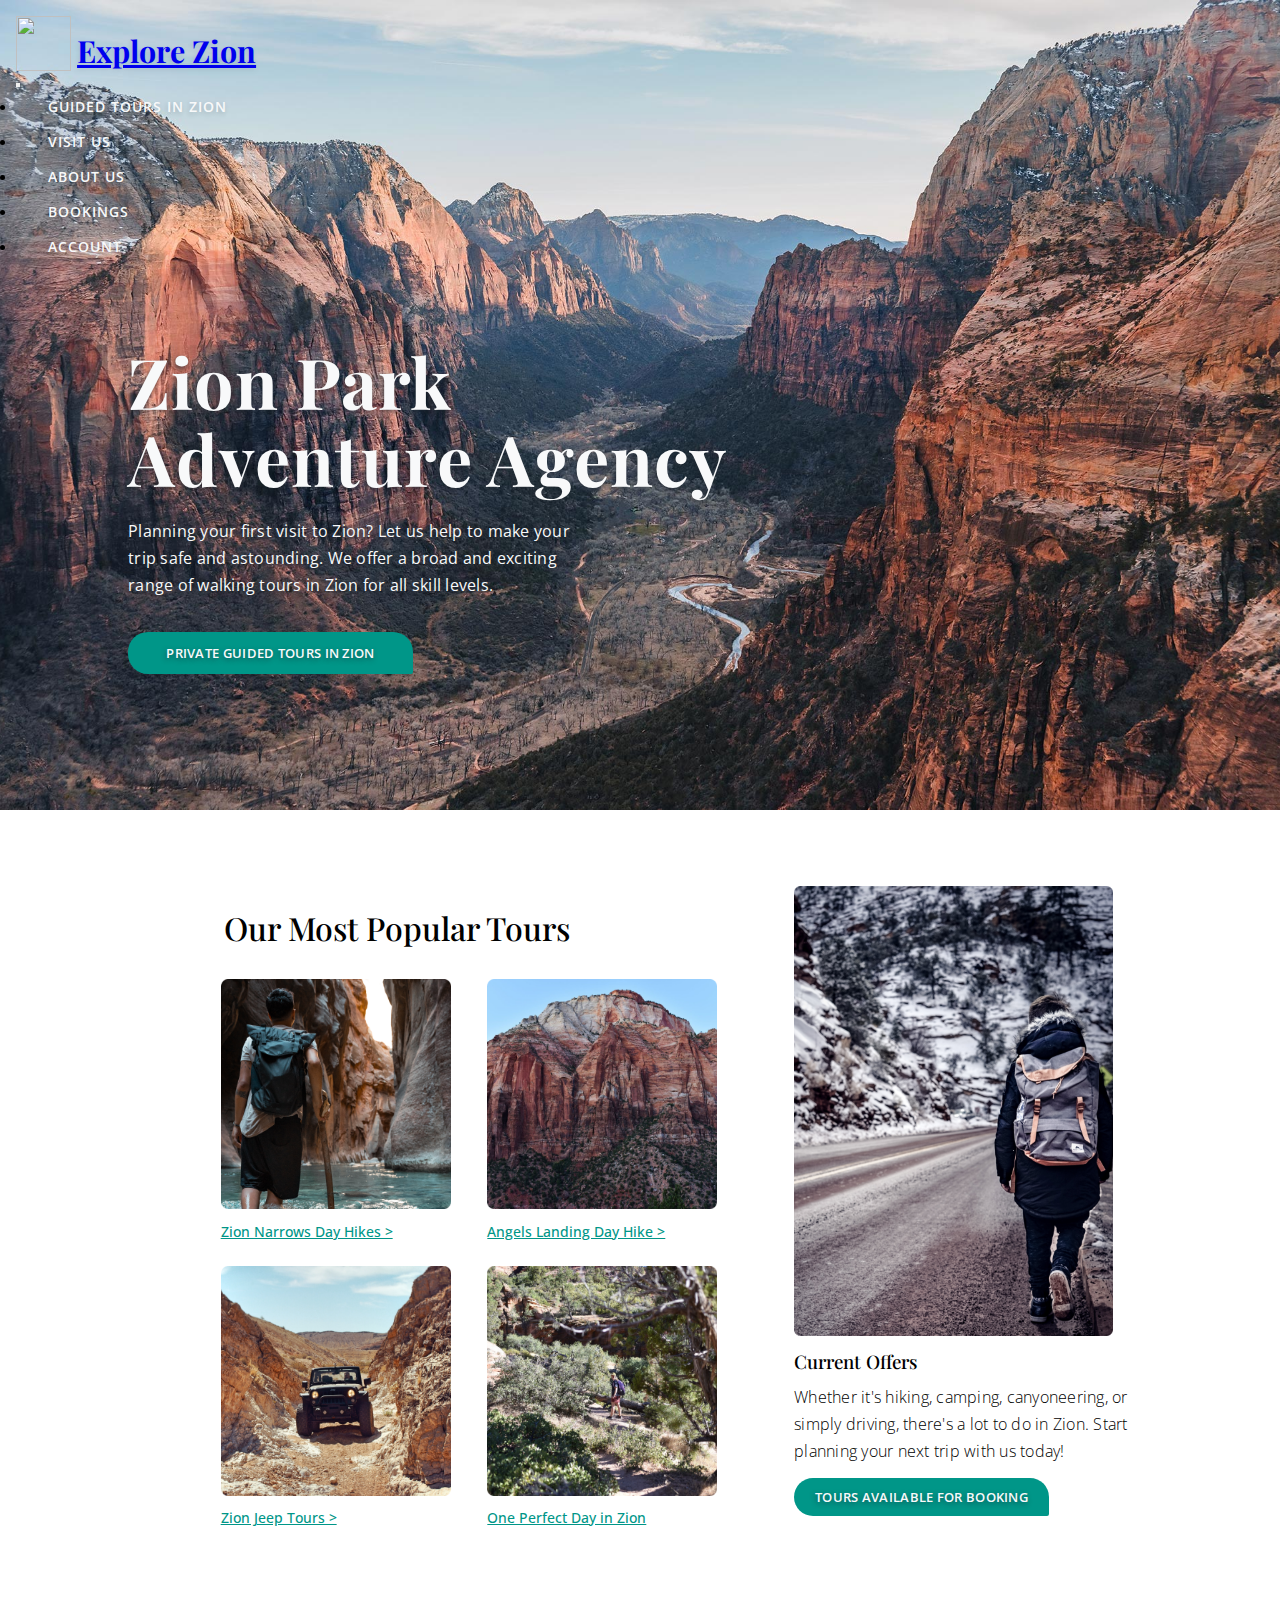
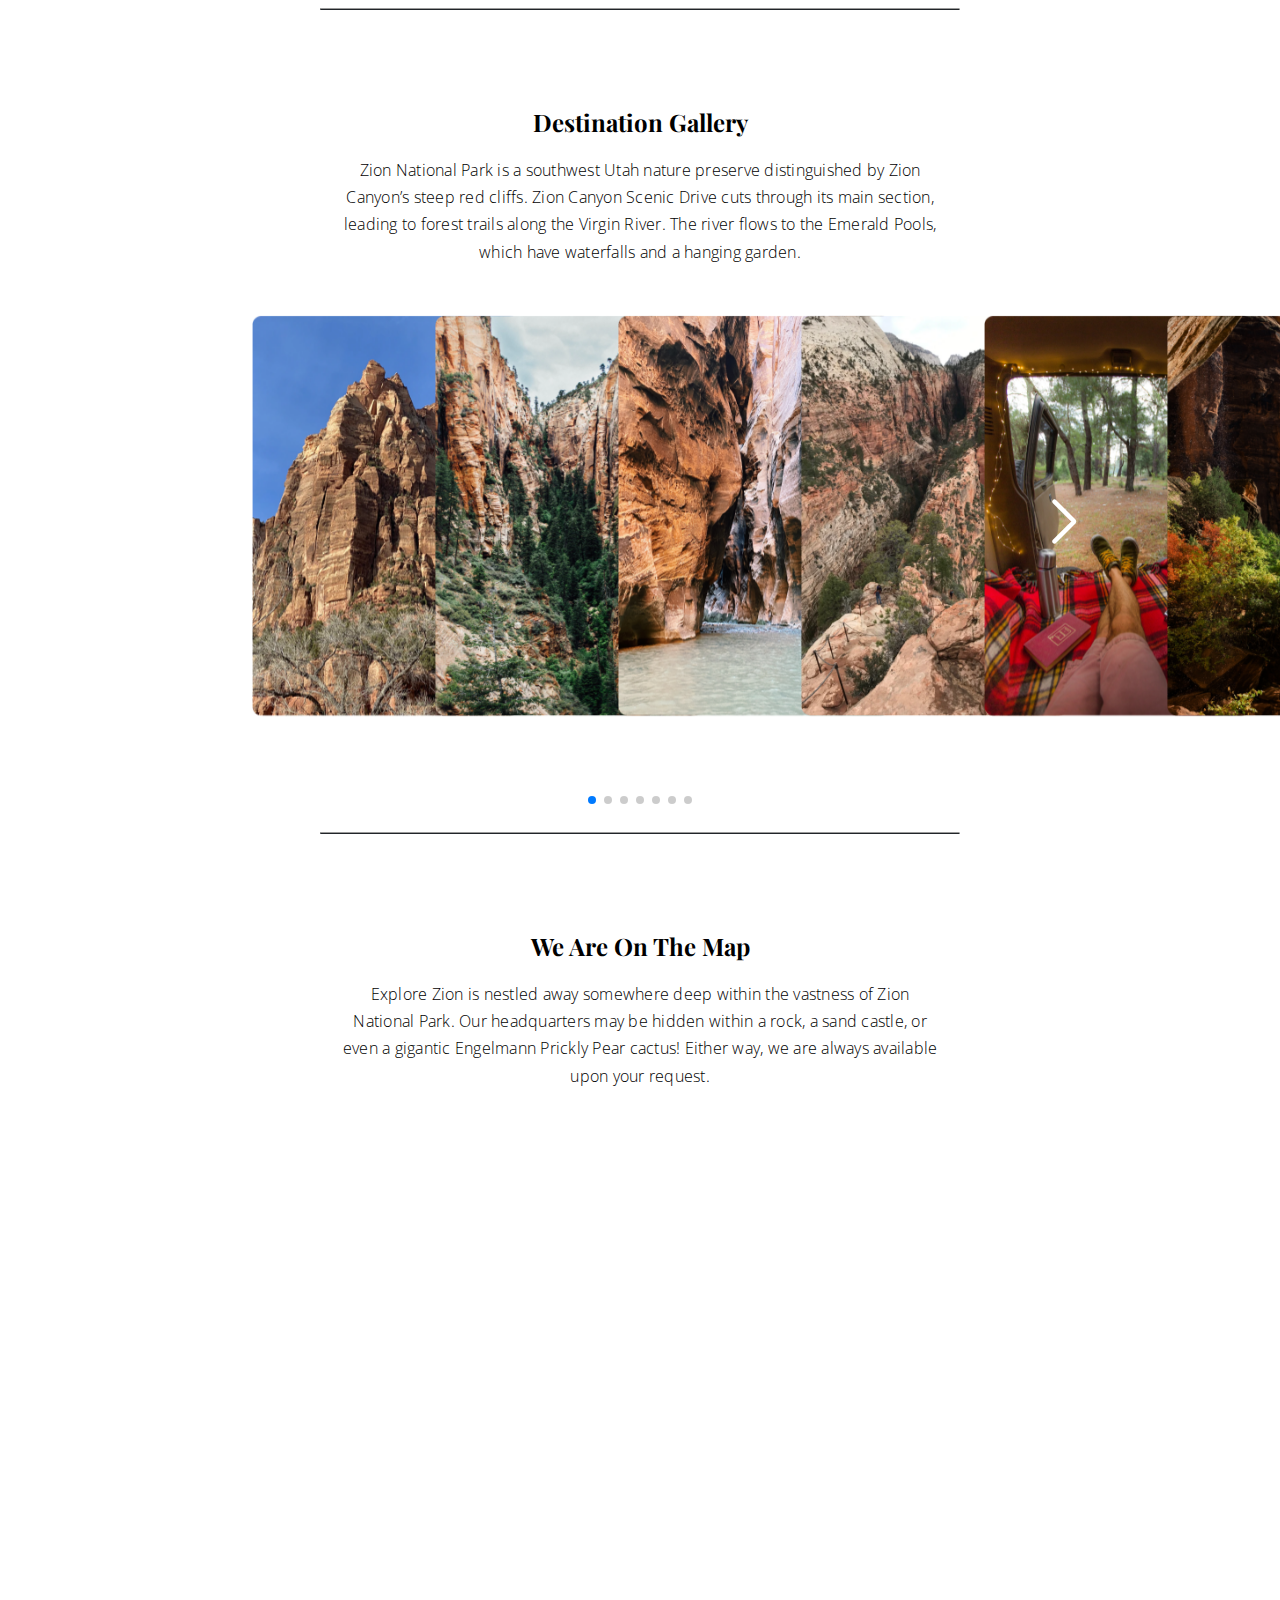
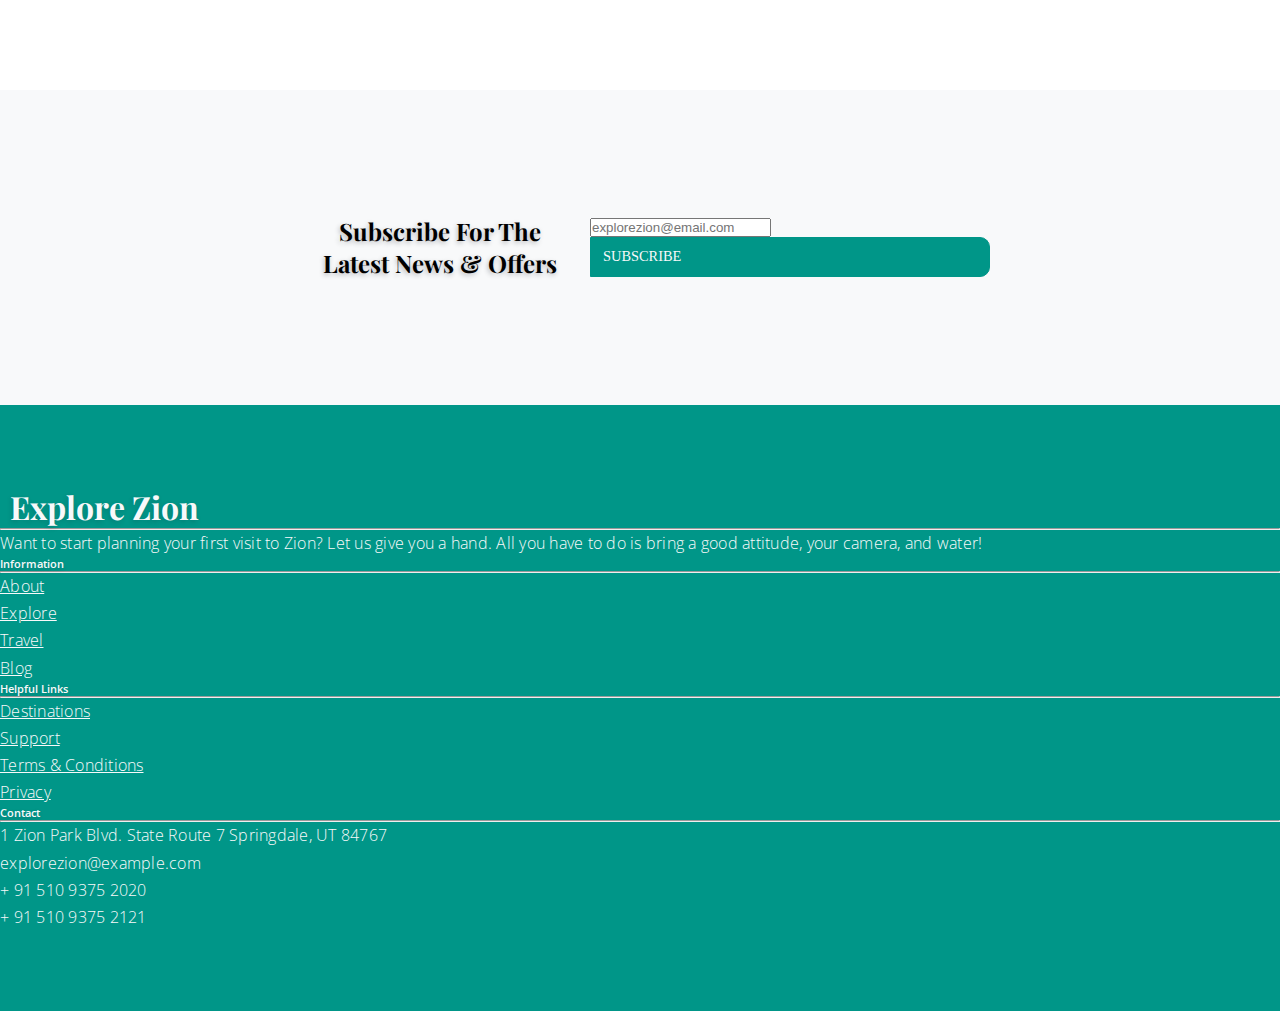
==== index.html @ 4522e4e6 "Jomaree's home page layout updates" ====
<!doctype html>
<html lang="en">
<head>
    <!-- Required meta tags -->
    <meta charset="utf-8">
    <meta name="viewport" content="width=device-width, initial-scale=1">
    <link rel="stylesheet" href="css/main-styles.css">
    <link rel="stylesheet" href="css/media-queries/mq.css">
    <link href="fontawesome-free-5.15.1-web/css/all.min.css" rel="stylesheet"><!--load all styles -->

    <!-- Lightbox -->
    <link href="css/lightbox.css" rel="stylesheet">

    <!-- Link Swiper's CSS -->
    <link rel="stylesheet" href="https://unpkg.com/swiper/swiper-bundle.min.css">

    <!-- Bootstrap CSS -->
    <link href="https://cdn.jsdelivr.net/npm/bootstrap@5.0.0-beta1/dist/css/bootstrap.min.css" rel="stylesheet" integrity="sha384-giJF6kkoqNQ00vy+HMDP7azOuL0xtbfIcaT9wjKHr8RbDVddVHyTfAAsrekwKmP1" crossorigin="anonymous">

    <!-- google fonts -->
    <link rel="preconnect" href="https://fonts.gstatic.com">
    <link href="https://fonts.googleapis.com/css2?family=Open+Sans:wght@300;400;600;700&family=Playfair+Display:wght@400;500;600;700;800&display=swap" rel="stylesheet">

    <title>Explore Zion</title>
</head>
<body>
<div class="container-fluid">

    <!--------------------------
      hero & navigation section
    ---------------------------->
    <header class="hero">
        <!-- navigation bar w/ bootstrap -->
        <nav class="navbar navbar-expand-lg navbar-dark">

            <!--  show this only on mobile to medium screens  -->
            <a class="navbar-brand" href="#">
                <img src="img/icons/main-logo.svg" width="30" height="30" class="p-d-inline-block align-top" alt="">
                <h2>Explore Zion</h2>
            </a>

            <button class="navbar-toggler " type="button" data-toggle="collapse" data-target="#navbarToggle" aria-controls="navbarToggle" aria-expanded="false" aria-label="Toggle navigation">
                <span class="navbar-toggler-icon"></span>
            </button>

            <!--  use flexbox utility classes to change how the child elements are justified  -->
            <div class="collapse navbar-collapse justify-content-between nav-link-container" id="navbarToggle">

                <!--   show this only lg screens and up   -->
                <span></span>

                <ul class="navbar-nav nav-links-middle">
                    <li class="nav-item guided-tours-link">
                        <a class="nav-link active" href="#">Guided Tours In Zion</a>
                    </li>
                    <li class="nav-item visit-us-link">
                        <a class="nav-link" href="#">Visit Us</a>
                    </li>
                    <li class="nav-item about-us-link">
                        <a class="nav-link" href="#">About Us</a>
                    </li>
                </ul>

                <ul class="navbar-nav nav-links-right">
                    <li class="nav-item bookings-link">
                        <a class="nav-link" href="#">Bookings
                        </a>
                    </li>
                    <li class="nav-item account-link">
                        <a class="nav-link" href="#">Account</a>
                    </li>
                </ul>
            </div>
        </nav>

        <!-- hero-content  -->
        <div class="hero-content">
            <h1 class="hero-title">
                Zion Park <br/>Adventure Agency
            </h1>
            <p class="hero-desc">
                Planning your first visit to Zion? Let us help to make your trip safe and astounding. We offer a broad and exciting range of walking tours in Zion for all skill levels.
            </p>
            <a href="#" target="_blank" class="hero-button">Private Guided Tours In Zion</a>
        </div>
    </header>

    <!----------------------------------
      main section - most popular tours
    ------------------------------------>
    <main class="main-content">
        <section class="popular-tour-container">

            <!-- left side -->
            <div class="box-left">
                <div class="popular-tour-title">
                    <h3>Our Most Popular Tours</h3>
                </div>

                <div class="tour-images-box">
                    <div class="tour-image-1 tour-images">
                        <a href="#">
                            <img src="img/home/tour-img-1.png" alt="Canyons tour" width="200px" height="200px">
                        </a>
                        <a href="#">
                            <h6 class="tour-heading">
                                Zion Narrows Day Hikes >
                            </h6>
                        </a>
                    </div>

                    <div class="tour-image-2 tour-images">
                        <a href="#">
                            <img src="img/home/tour-img-2.png" alt="Mountain tours" width="200px" height="200px">
                        </a>
                        <a href="#">
                            <h6 class="tour-heading">
                                Angels Landing Day Hike >
                            </h6>
                        </a>
                    </div>

                    <div class="tour-image-3 tour-images">
                        <a href="">
                            <img src="img/home/tour-img-3.png" alt="Jeep tours" width="200px" height="200px">
                        </a>
                        <a href="#">
                            <h6 class="tour-heading">
                                Zion Jeep Tours >
                            </h6>
                        </a>
                    </div>

                    <div class="tour-image-4 tour-images">
                        <a href="">
                            <img src="img/home/tour-img-4.png" alt="Hike tours" width="200px" height="200px">
                        </a>
                        <a href="#">
                            <h6 class="tour-heading">
                                One Perfect Day in Zion
                            </h6>
                        </a>
                    </div>

                </div>
            </div>

            <!-- right-side -->
            <div class="box-right">
                <div class="current-offer-img">
                    <img src="img/home/tour-img-5.png" alt="" width="" height="300px">
                </div>

                <div class="box-right-content">
                    <div class="current-offer-title">
                        <h3>Current Offers</h3>
                    </div>

                    <div class="current-offer-paragraph">
                        <p>Whether it's hiking, camping, canyoneering, or simply driving, there's a lot to do in Zion. Start planning your next trip with us today!</p>
                    </div>

                    <div class="current-offer-button">
                        <a href="#" target="_blank" class="offer-button">Tours available for booking</a>
                    </div>
                </div>
            </div>
        </section>
    </main>

    <!-- horizontal line -->
    <hr>

    <!-----------------------------
      destination gallery section
    ------------------------------->
    <section class="dest-gallery-container">
        <!-- dest-description -->
        <div class="dest-content">
            <h2>Destination Gallery</h2>
            <p>Zion National Park is a southwest Utah nature preserve distinguished by Zion Canyon’s steep red cliffs. Zion Canyon Scenic Drive cuts through its main section, leading to forest trails along the Virgin River. The river flows to the Emerald Pools, which have waterfalls and a hanging garden. </p>
        </div>

        <!-- Slider main container -->
        <div class="swiper-container">
            <div class="swiper-wrapper">
                <div class="swiper-slide">
                    <a href="img/home/dest-gal-1.png" data-lightbox="gallery-img" data-title="Zion Mountain">
                        <img src="img/home/dest-gal-1.png" alt="zion mountain">
                    </a>
                </div>
                <div class="swiper-slide">
                    <a href="img/home/dest-gal-2.png" data-lightbox="gallery-img" data-title="Zion Canyons">
                        <img src="img/home/dest-gal-2.png" alt="Zion Canyons">
                    </a>
                </div>
                <div class="swiper-slide">
                    <a href="img/home/dest-gal-3.png" data-lightbox="gallery-img" data-title="Zion Water Canyons">
                        <img src="img/home/dest-gal-3.png" alt="Zion Water Canyons">
                    </a>
                </div>
                <div class="swiper-slide">
                    <a href="img/home/dest-gal-4.png" data-lightbox="gallery-img" data-title="Zion Mountain Ridge">
                        <img src="img/home/dest-gal-4.png" alt="Zion Mountain Ridge">
                    </a>
                </div>
                <div class="swiper-slide">
                    <a href="img/home/dest-gal-5.png" data-lightbox="gallery-img" data-title="Van Camping">
                        <img src="img/home/dest-gal-5.png" alt="Van Camping">
                    </a>
                </div>
                <div class="swiper-slide">
                    <a href="img/home/dest-gal-6.png" data-lightbox="gallery-img" data-title="Zion Fall Trees">
                        <img src="img/home/dest-gal-6.png" alt="Zion Fall Trees">
                    </a>
                </div>
                <div class="swiper-slide">
                    <a href="img/home/dest-gal-7.png" data-lightbox="gallery-img" data-title="Zion Mountains in Winter">
                        <img src="img/home/dest-gal-7.png" alt="Zion Mountains in Winter">
                    </a>
                </div>
            </div>
            <!-- Add Pagination -->
            <div class="swiper-pagination"></div>

            <!-- Add Arrows -->
            <div class="swiper-button-prev"></div>
            <div class="swiper-button-next"></div>
        </div>
    </section>

    <!-- horizontal line -->
    <hr>

    <!----------------------------------
      map of zion national park section
    ------------------------------------>
    <section class="map-container">
        <div class="map-content">
            <h2>We Are On The Map</h2>
            <p>Explore Zion is nestled away somewhere deep within the vastness of Zion National Park. Our headquarters may be hidden within a rock, a sand castle, or even a gigantic Engelmann Prickly Pear cactus! Either way, we are always available upon your request.</p>
        </div>
        <iframe src="https://www.google.com/maps/embed?pb=!1m18!1m12!1m3!1d203063.40265533244!2d-113.18331938261385!3d37.32200958242842!2m3!1f0!2f0!3f0!3m2!1i1024!2i768!4f13.1!3m3!1m2!1s0x80caead08844f8d9%3A0x7c2e3a15aa3656f5!2sZion%20National%20Park!5e0!3m2!1sen!2sus!4v1607657678510!5m2!1sen!2sus" width="1000" height="400" frameborder="0" style="border:0;" allowfullscreen="" aria-hidden="false" tabindex="0"></iframe>
    </section>

    <!-----------------------
      subscribe now - section
    ------------------------->
    <section class="sub-container">
        <h2>Subscribe For The Latest News & Offers</h2>
        <div class="input-group mb-3">
            <input type="text" class="form-control" placeholder="explorezion@email.com" aria-label="Recipient's username">
            <div class="input-group-append">
                <span class="input-group-text">Subscribe</span>
            </div>
        </div>
    </section>

    <!-----------------------
      footer - section
    ------------------------->

    <footer class="page-footer font-small unique-color-dark">
        <!-- Footer Links -->
        <div class="container text-center text-md-left">

            <!-- Grid row -->
            <div class="row">

                <!-- Grid column -->
                <div class="col-md-3 col-lg-4 col-xl-3 mx-auto mb-4">

                    <!-- Content -->
                    <h6 class="font-weight-bold footer-heading">Explore Zion</h6>
                    <hr class="deep-purple accent-2 mb-4 mt-0 d-inline-block mx-auto">
                    <p>Want to start planning your first visit to Zion? Let us give you a hand. All you have to do is bring a good attitude, your camera, and water!</p>

                </div>
                <!-- Grid column -->

                <!-- Grid column -->
                <div class="col-md-2 col-lg-2 col-xl-2 mx-auto mb-4">

                    <!-- Links -->
                    <h6 class="text-uppercase font-weight-bold">Information</h6>
                    <hr class="accent-2 mb-4 mt-0 d-inline-block mx-auto">
                    <p>
                        <a href="#!">About</a>
                    </p>
                    <p>
                        <a href="#!">Explore</a>
                    </p>
                    <p>
                        <a href="#!">Travel</a>
                    </p>
                    <p>
                        <a href="#!">Blog</a>
                    </p>

                </div>
                <!-- Grid column -->

                <!-- Grid column -->
                <div class="col-md-3 col-lg-2 col-xl-2 mx-auto mb-4">

                    <!-- Links -->
                    <h6 class="text-uppercase font-weight-bold">Helpful Links</h6>
                    <hr class="accent-2 mb-4 mt-0 d-inline-block mx-auto">
                    <p>
                        <a href="#!">Destinations</a>
                    </p>
                    <p>
                        <a href="#!">Support</a>
                    </p>
                    <p>
                        <a href="#!">Terms & Conditions</a>
                    </p>
                    <p>
                        <a href="#!">Privacy</a>
                    </p>

                </div>
                <!-- Grid column -->

                <!-- Grid column -->
                <div class="col-md-4 col-lg-3 col-xl-3 mx-auto mb-md-0 mb-4">

                    <!-- Links -->
                    <h6 class="text-uppercase font-weight-bold ">Contact</h6>
                    <hr class="deep-purple accent-2 mb-4 mt-0 d-inline-block mx-auto">
                    <p>
                        <i class="fas fa-home mr-3"></i>
                        1 Zion Park Blvd.
                        State Route 7
                        Springdale, UT 84767</p>
                    <p>
                        <i class="fas fa-envelope mr-3"></i> explorezion@example.com</p>
                    <p>
                        <i class="fas fa-phone mr-3"></i> + 91 510 9375 2020</p>
                    <p>
                        <i class="fas fa-print mr-3"></i> + 91 510 9375 2121</p>

                </div>
                <!-- Grid column -->

            </div>
            <!-- Grid row -->

        </div>
        <!-- Footer Links -->
    </footer>

</div> <!-- container-fluid-closure-->

<!-- Swiper JS -->
<script src="https://unpkg.com/swiper/swiper-bundle.min.js"></script>

<!-- jQuery first, then Popper.js, then Bootstrap JS -->
<script src="https://code.jquery.com/jquery-3.2.1.slim.min.js" integrity="sha384-KJ3o2DKtIkvYIK3UENzmM7KCkRr/rE9/Qpg6aAZGJwFDMVNA/GpGFF93hXpG5KkN" crossorigin="anonymous"></script>

<script src="https://cdnjs.cloudflare.com/ajax/libs/popper.js/1.12.9/umd/popper.min.js" integrity="sha384-ApNbgh9B+Y1QKtv3Rn7W3mgPxhU9K/ScQsAP7hUibX39j7fakFPskvXusvfa0b4Q" crossorigin="anonymous"></script>

<script src="https://maxcdn.bootstrapcdn.com/bootstrap/4.0.0/js/bootstrap.min.js" integrity="sha384-JZR6Spejh4U02d8jOt6vLEHfe/JQGiRRSQQxSfFWpi1MquVdAyjUar5+76PVCmYl" crossorigin="anonymous"></script>

<!-- lightbox -->
<script src="js/lightbox-plus-jquery.js"></script>

<script src="js/scripts.js"></script>
</body>
</html>
---- css/main-styles.css ----
/* 

 green: #009688
 brown: #674A48
 off-white: #f8f9fa - text
 black: #212529;


 baby blue: #53B4EB - For winter tabs
 orange: #FF9900 - For summer/fall tabs
 yellow: #FFC700 - For summer tabs

*/

*,
*::before,
*::after {
  box-sizing: border-box;
  padding: 0;
  margin: 0;
}

html, body {
    font-size: 1rem;
	font: inherit;
    vertical-align: baseline;
    overflow-x: hidden;
}

h1, h2, h3, h4, h5, h6 {
    font-family: 'Playfair Display', serif;
}

p {
    font-family: 'Open Sans', sans-serif;
    line-height: 1.7;
    letter-spacing: .25px;
    font-weight: 300;
}

/*************************
HERO / LANDING PAGE SECTION
**************************/
/* Use psuedo class to apply filter onto image otherwise the brightness filter will also apply to text */

.container-fluid {
    padding: 0 0 !important;
    overflow-x: hidden;
}

.hero {
    width: 100%;
    height: 90vh;
    background: url("../img/hero/hero-zion-1920x1200.jpg");
    background-repeat: no-repeat;
    background-size: cover;
    background-position: center center;
    /* filter: brightness(90%); */
}

.hero-content {
    content: "";
    position: absolute;
    bottom: 23%;
    left: 10%;
    width: 100%;
    height: 350px;
}

.hero-content .hero-title {
    color: #f8f9fa;
    font-size: 70px;
    margin-bottom: .3em;
    line-height: 77px;
    letter-spacing: 1px;
    text-shadow: -1px 2px 5px rgb(29 37 45 / 65%);
}

.hero-content .hero-desc {
    color: #f8f9fa;
    margin-bottom: 2em;
    width: 52ch;
    font-weight: 400;
    text-shadow: -1px 2px 5px rgb(29 37 45 / 100%);
}

.hero-content .hero-button {
    background-color: #009688;
    border-radius: 20px 20px 2px 20px;
    color: #f8f9fa;
    display: block;
    font-family: 'Open Sans', sans-serif;
    font-size: .8rem;
    font-weight: 600;
    letter-spacing: 0.3px;
    padding: 12px 6px 12px 6px;
    text-align: center;
    text-decoration: none;
    text-transform: uppercase;
    width: 285px;
    text-shadow: -1px 2px 5px rgb(29 37 45 / 0.50);
}

.hero-button:hover {
    border-radius: 100px;
    transition: all .6s ease-in-out;
}

/*************************
       NAVIGATION BAR
**************************/
.navbar {
    height: 12vh;
    padding: 1em;
}

.navbar-brand {
    font-size: 3rem;
    display: flex;
}

.navbar img {
    height: 55px;
    width: 55px;
}

.navbar-brand h2 {
    display: flex;
    align-items: flex-end;
    font-size: 1.9rem;
    padding-left: .2em;
    text-shadow: -1px 2px 5px rgb(29 37 45 / 0.10);
}

#navbarToggle > ul > li {
    padding: .4em;
}

#navbarToggle > ul > li > a {
    color: #f8f9fa;
    font-family: 'Open Sans', sans-serif;
    font-size: .9rem;
    font-weight: 600;
    letter-spacing: 1px;
    text-decoration: none;
    text-transform: uppercase;
    text-shadow: -1px 2px 5px rgb(29 37 45 / 20%);
}

#navbarToggle > .navbar-nav > .nav-item > .nav-link:hover {
    border-top: 2px solid #f8f9fa;
    margin-top: -2px;
}

.guided-tours-link a::before {
    content: "\f5eb";
    font-family: "Font Awesome 5 Free";
    padding: 0 10px 0 0;
    font-size: 1.2rem;
}

.visit-us-link a::before {
    content: "\f4d7";
    font-family: "Font Awesome 5 Free";
    padding: 0 10px 0 0;
    font-size: 1.2rem;
}

.about-us-link a::before {
    content: "\f1e5";
    font-family: "Font Awesome 5 Free";
    padding: 0 10px 0 0;
    font-size: 1.2rem;
}

.bookings-link a::before {
    content: "\f07a";
    font-family: "Font Awesome 5 Free";
    padding: 0 10px 0 0;
    font-size: 1.2rem;
}

.account-link a::before {
    content: "\f2bd";
    font-family: "Font Awesome 5 Free";
    padding: 0 10px 0 0;
    font-size: 1.2rem;
}

/*************************************
    main-section most-popular-tours
**************************************/
.main-content {
    /* border: 3px solid red; */
    display: flex;
    justify-content: center;
    height: 100%;
    margin: auto;
}

.popular-tour-container {
    /* border: 3px solid green; */
    display: flex;
    justify-content: space-around;
    align-items: center;
    justify-items: flex-start;
    flex-wrap: wrap;
}

/* left  */
.box-left {
    /* border: 3px solid blue; */
    display: flex;
    flex-direction: column;
    margin: auto;
    margin-top: 3em;
    max-width: 650px;
    padding: 3em;
}

.box-left .popular-tour-title h3 {
    margin-left: 1em;
    padding-bottom: .7em;
    font-size: 2rem;
    font-weight: 500;
    /* text-shadow: -1px 2px 5px rgb(29 37 45 / 0.30); */
}

.tour-images-box {
    display: flex;
    flex-wrap: wrap;
    justify-content: space-evenly;
}

.tour-images-box .tour-images {
    padding: .5em;
}

.tour-images-box .tour-images img {
    height: 230px;
    width: 230px;
    transition: transform .3s;
}

.tour-images-box .tour-images img:hover {
    transform: scale(1.05);
}

.tour-images-box .tour-images a {
    color: #009688;
}

.tour-images-box .tour-images a h6 {
    font-size: .9rem;
    font-weight: 500;
    padding: .6em 0;
    font-family: 'Open Sans', sans-serif;
}

/* right */
.box-right {
    /* border: 3px solid orange; */
    display: flex;
    flex-direction: column;
    margin: auto;
}

.current-offer-img img {
    height: 450px;
}

.current-offer-title h3 {
    font-weight: 500;
    padding: .5em 0;
    /* text-shadow: -1px 2px 5px rgb(29 37 45 / 0.30); */
}

.current-offer-paragraph p {
    width: 38ch;
}

.current-offer-button .offer-button {
    background-color: #009688;
    border-radius: 20px 20px 2px 20px;
    color: #f8f9fa;
    display: block;
    font-family: 'Open Sans', sans-serif;
    font-size: .8rem;
    font-weight: 600;
    letter-spacing: 0.3px;
    padding: 10px 6px 10px 6px;
    margin-top: 1em;
    text-align: center;
    text-decoration: none;
    text-transform: uppercase;
    width: 255px;
    text-shadow: -1px 2px 5px rgb(29 37 45 / 0.50);
}

.offer-button:hover {
    border-radius: 100px;
    transition: all .6s ease-in-out;
}

/* 
 horizontal line
*/

body > div > hr {
    border-bottom: 1px solid #212529;
    width: 50%;
    margin: 1em auto;
}

/*******************************
   destination gallery section
********************************/
.dest-gallery-container {
    display: flex;
    flex-direction: column;
    justify-content: center;
    align-items: center;
}

/* destination description */
.dest-content {
    width: 600px;
    margin-top: 5em;
    display: flex;
    flex-direction: column;
}

.dest-content h2 {
    display: flex;
    justify-content: center;
    padding-bottom: .8em;
}

.dest-content p {
    text-align: center;
}

/* swiper */
.swiper-container {
    width: 70%;
    height: 500px;
    margin-top: 50px;
    position: relative;
    padding: 0 60px
}
  
  .arrow-left {
    position: absolute;
    top: 50%;
    left: 0;
  }
  
  .arrow-right {
    position: absolute;
    top: 50%;
    right: 0;
  }

.swiper-container .swiper-slide img {
    height: 400px;
}

.swiper-container-horizontal>.swiper-pagination-bullets, .swiper-pagination-custom, .swiper-pagination-fraction {
    bottom: 40px !important;
}

swiper-button-prev {
    background-color: white;
}

.swiper-button-next:after, .swiper-container-rtl .swiper-button-prev:after {
    content: 'next';
    color: white;
    margin-bottom: 2em;
    font-weight: bolder;
}

.swiper-button-prev:after, .swiper-container-rtl .swiper-button-next:after {
    content: 'prev';
    color: white;
    margin-bottom: 2em;
    font-weight: bolder;
}

/************************************
   map of zion national park section
*************************************/
.map-container {
    display: flex;
    flex-direction: column;
    justify-content: center;
    align-items: center;
}

.map-content {
    width: 600px;
    margin-top: 5em;
    display: flex;
    flex-direction: column;
}

.map-container h2 {
    padding-bottom: .8em;
    display: flex;
    justify-content: center;
    padding-bottom: .8em;
}

.map-content p {
    text-align: center;
}

iframe {
    margin: 50px 50px 150px 50px;
}

/**************************
   subscribe now - section
***************************/
.sub-container {
    height: 35vh;
    background-color: #f8f9fa;
    display: flex;
    justify-content: center;
    align-items: center;
}
.sub-container > div {
    width: 400px;
}

.sub-container > h2 {
    width: 20ch;
    text-align: center;
    padding: 1em;
    text-shadow: -1px 2px 5px rgb(29 37 45 / 30%);
}

.input-group-text {
    display: flex;
    align-items: center;
    padding: .375rem .75rem;
    font-size: .9rem !important;
    font-weight: 400;
    line-height: 1.5;
    color: #f8f9fa !important;
    text-transform: uppercase !important;
    text-align: center;
    white-space: nowrap;
    background-color: #009688 !important;
    border: 1px solid #009688 !important;
    border-radius: 0px 10px 10px 0px !important;
    height: 40px;
    cursor: pointer;
}

/*********************
   footer - section
**********************/
.page-footer {
    background-color: #009688;
}

.page-footer .container {
    padding: 5em 0;
}

.col-md-3.col-lg-4.col-xl-3.mx-auto.mb-4,
.col-md-2.col-lg-2.col-xl-2.mx-auto.mb-4,
.col-md-3.col-lg-2.col-xl-2.mx-auto.mb-4,
.col-md-4.col-lg-3.col-xl-3.mx-auto.mb-md-0.mb-4 {
    text-align: left;
    color: #f8f9fa;
}

.col-md-2.col-lg-2.col-xl-2.mx-auto.mb-4 > p > a,
.col-md-3.col-lg-2.col-xl-2.mx-auto.mb-4 > p > a {
    color: #f8f9fa;
}

.col-md-2.col-lg-2.col-xl-2.mx-auto.mb-4 > h6,
.col-md-3.col-lg-2.col-xl-2.mx-auto.mb-4 > h6,
.col-md-4.col-lg-3.col-xl-3.mx-auto.mb-md-0.mb-4 > h6 {
    font-family: 'Open Sans', sans-serif;
    font-weight: 600;
    text-shadow: -1px 2px 5px rgb(29 37 45 / 20%);
    margin: 0;
}

.col-md-3.col-lg-4.col-xl-3.mx-auto.mb-4 > h6 {
    font-size: 2rem;
    text-shadow: -1px 2px 5px rgb(29 37 45 / 20%);
}

.footer-heading::before {
    content: url("../img/icons/main-logo.svg");
    padding: 0 10px 0 0;
}
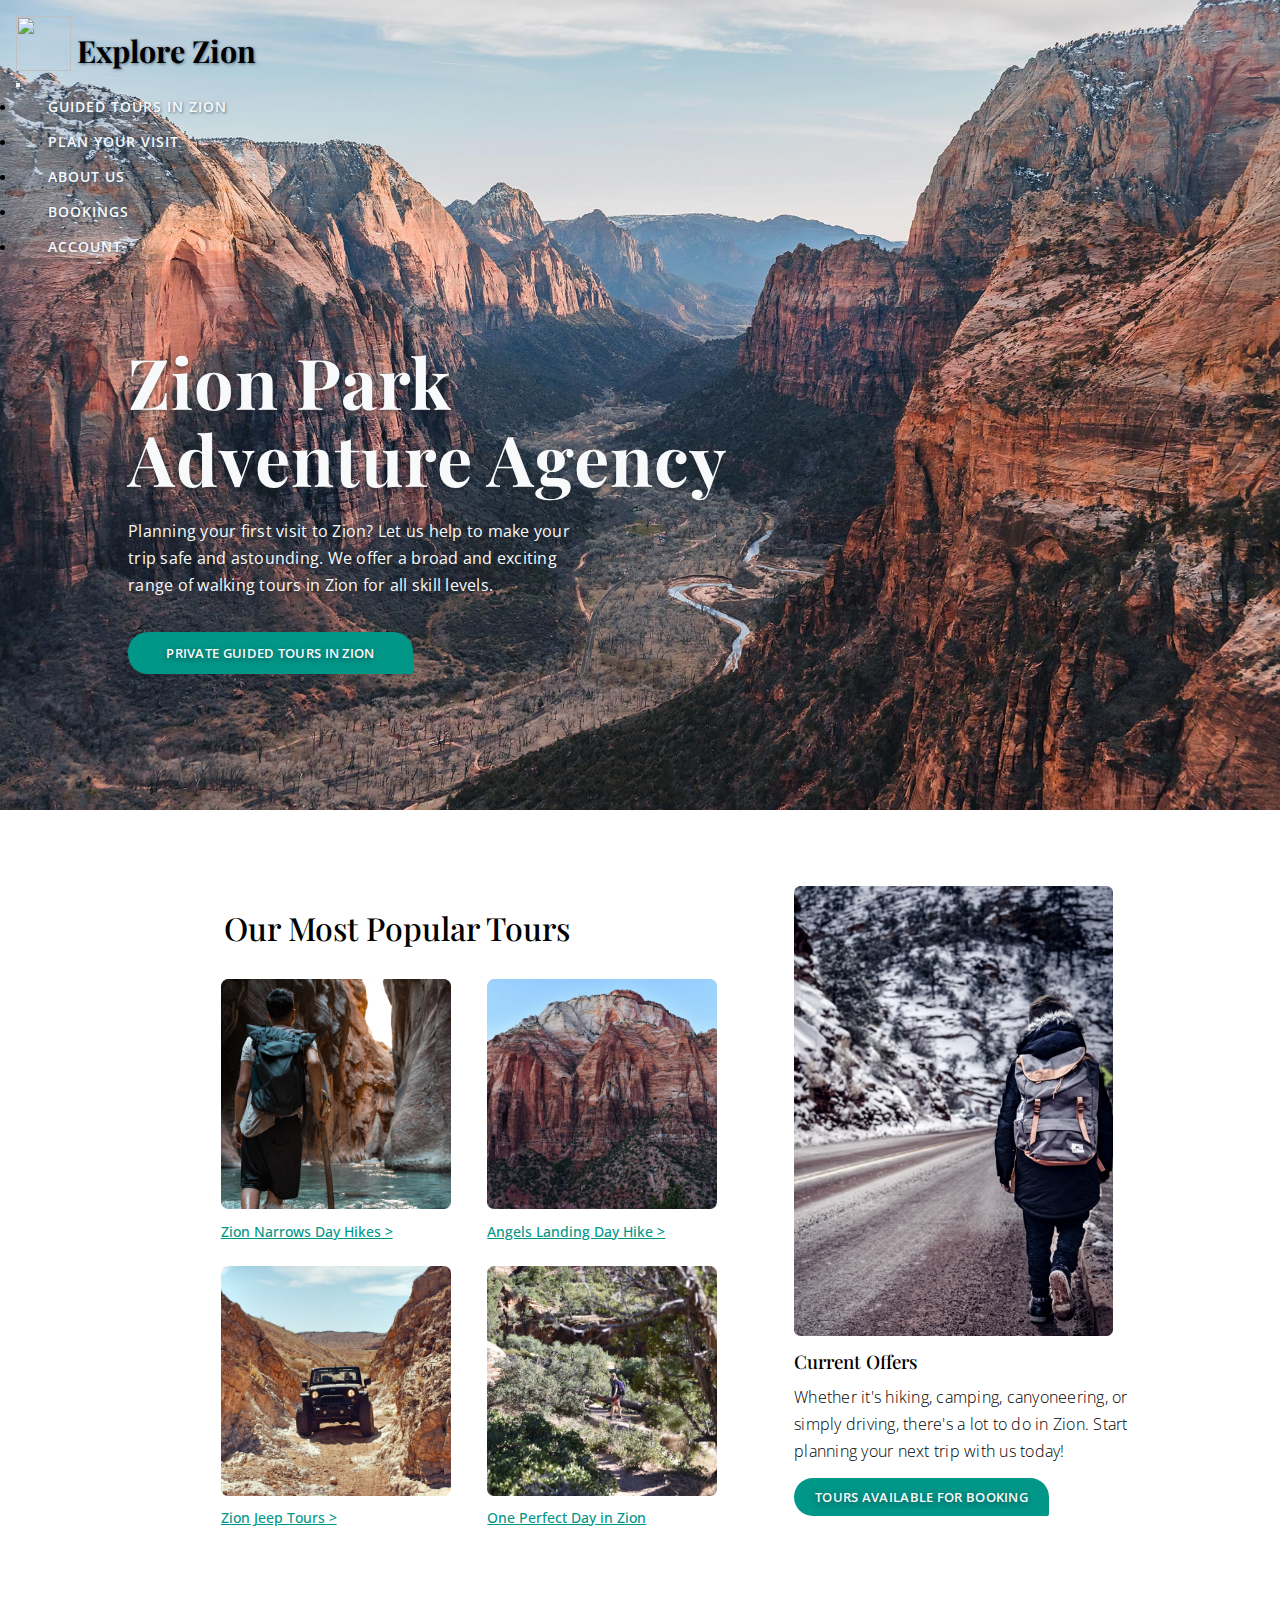
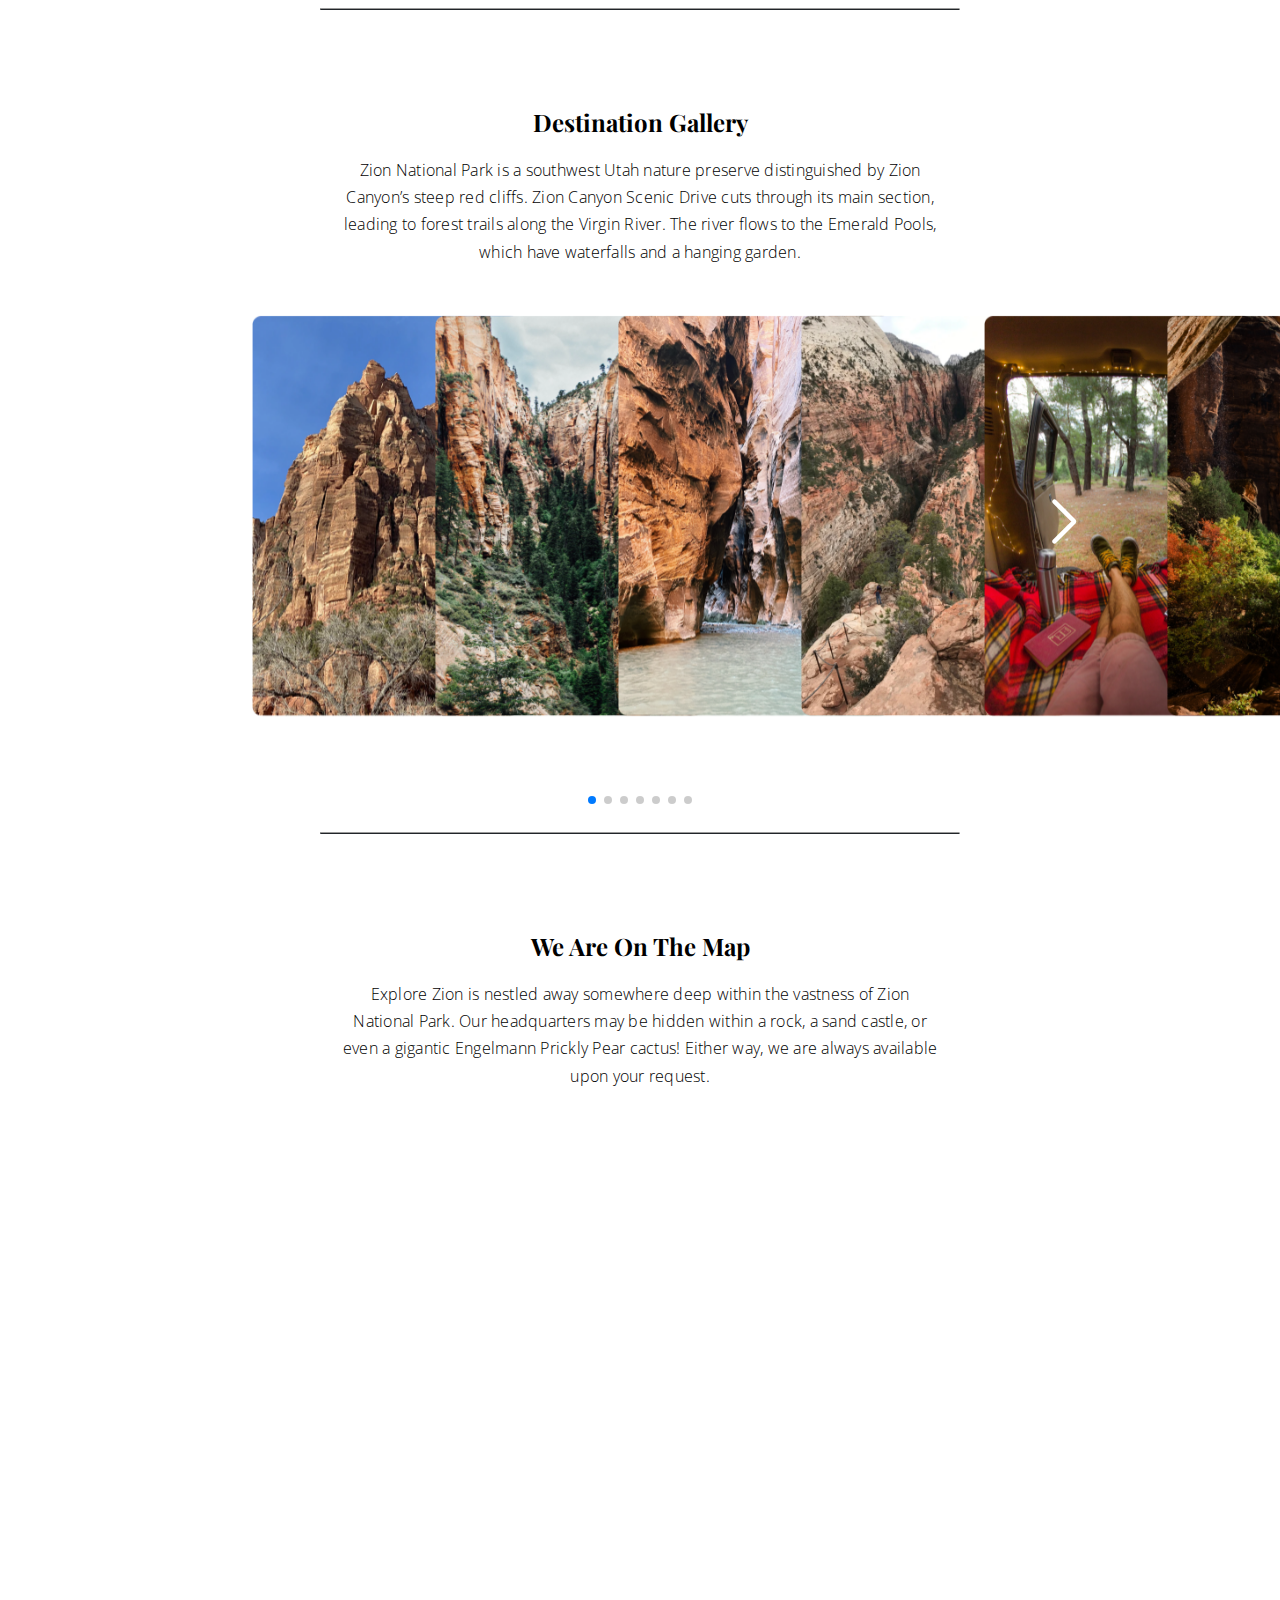
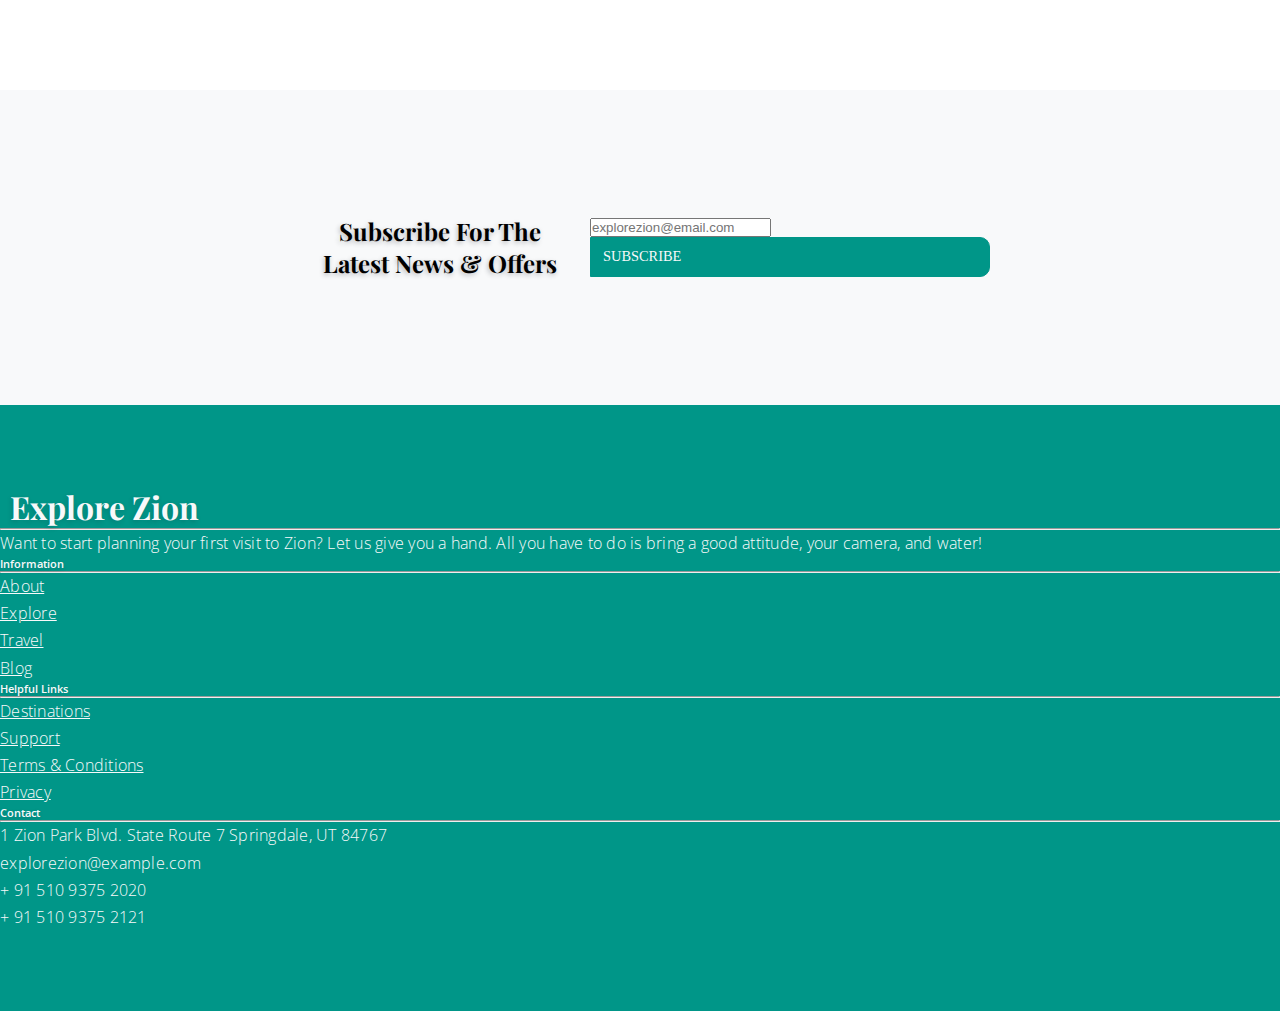
==== commit 85e0de45: "Svitlana's guided tours page - initial layout" ====
--- a/index.html
+++ b/index.html
@@ -5,7 +5,7 @@
     <meta charset="utf-8">
     <meta name="viewport" content="width=device-width, initial-scale=1">
     <link rel="stylesheet" href="css/main-styles.css">
-    <link rel="stylesheet" href="css/media-queries/mq.css">
+    <link rel="stylesheet" href="css/media-queries/mq-main.css">
     <link href="fontawesome-free-5.15.1-web/css/all.min.css" rel="stylesheet"><!--load all styles -->
 
     <!-- Lightbox -->
@@ -15,11 +15,13 @@
     <link rel="stylesheet" href="https://unpkg.com/swiper/swiper-bundle.min.css">
 
     <!-- Bootstrap CSS -->
-    <link href="https://cdn.jsdelivr.net/npm/bootstrap@5.0.0-beta1/dist/css/bootstrap.min.css" rel="stylesheet" integrity="sha384-giJF6kkoqNQ00vy+HMDP7azOuL0xtbfIcaT9wjKHr8RbDVddVHyTfAAsrekwKmP1" crossorigin="anonymous">
+    <link href="https://cdn.jsdelivr.net/npm/bootstrap@5.0.0-beta1/dist/css/bootstrap.min.css" rel="stylesheet"
+          integrity="sha384-giJF6kkoqNQ00vy+HMDP7azOuL0xtbfIcaT9wjKHr8RbDVddVHyTfAAsrekwKmP1" crossorigin="anonymous">
 
     <!-- google fonts -->
     <link rel="preconnect" href="https://fonts.gstatic.com">
-    <link href="https://fonts.googleapis.com/css2?family=Open+Sans:wght@300;400;600;700&family=Playfair+Display:wght@400;500;600;700;800&display=swap" rel="stylesheet">
+    <link href="https://fonts.googleapis.com/css2?family=Open+Sans:wght@300;400;600;700&family=Playfair+Display:wght@400;500;600;700;800&display=swap"
+          rel="stylesheet">
 
     <title>Explore Zion</title>
 </head>
@@ -34,12 +36,13 @@
         <nav class="navbar navbar-expand-lg navbar-dark">
 
             <!--  show this only on mobile to medium screens  -->
-            <a class="navbar-brand" href="#">
+            <span class="navbar-brand">
                 <img src="img/icons/main-logo.svg" width="30" height="30" class="p-d-inline-block align-top" alt="">
                 <h2>Explore Zion</h2>
-            </a>
-
-            <button class="navbar-toggler " type="button" data-toggle="collapse" data-target="#navbarToggle" aria-controls="navbarToggle" aria-expanded="false" aria-label="Toggle navigation">
+            </span>
+
+            <button class="navbar-toggler " type="button" data-toggle="collapse" data-target="#navbarToggle"
+                    aria-controls="navbarToggle" aria-expanded="false" aria-label="Toggle navigation">
                 <span class="navbar-toggler-icon"></span>
             </button>
 
@@ -51,13 +54,13 @@
 
                 <ul class="navbar-nav nav-links-middle">
                     <li class="nav-item guided-tours-link">
-                        <a class="nav-link active" href="#">Guided Tours In Zion</a>
+                        <a class="nav-link" href="guided-tours.html">Guided Tours In Zion</a>
                     </li>
                     <li class="nav-item visit-us-link">
-                        <a class="nav-link" href="#">Visit Us</a>
+                        <a class="nav-link" href="plan-your-visit.html">Plan Your Visit</a>
                     </li>
                     <li class="nav-item about-us-link">
-                        <a class="nav-link" href="#">About Us</a>
+                        <a class="nav-link" href="about-us.html">About Us</a>
                     </li>
                 </ul>
 
@@ -79,7 +82,8 @@
                 Zion Park <br/>Adventure Agency
             </h1>
             <p class="hero-desc">
-                Planning your first visit to Zion? Let us help to make your trip safe and astounding. We offer a broad and exciting range of walking tours in Zion for all skill levels.
+                Planning your first visit to Zion? Let us help to make your trip safe and astounding. We offer a broad
+                and exciting range of walking tours in Zion for all skill levels.
             </p>
             <a href="#" target="_blank" class="hero-button">Private Guided Tours In Zion</a>
         </div>
@@ -157,7 +161,8 @@
                     </div>
 
                     <div class="current-offer-paragraph">
-                        <p>Whether it's hiking, camping, canyoneering, or simply driving, there's a lot to do in Zion. Start planning your next trip with us today!</p>
+                        <p>Whether it's hiking, camping, canyoneering, or simply driving, there's a lot to do in Zion.
+                            Start planning your next trip with us today!</p>
                     </div>
 
                     <div class="current-offer-button">
@@ -178,7 +183,9 @@
         <!-- dest-description -->
         <div class="dest-content">
             <h2>Destination Gallery</h2>
-            <p>Zion National Park is a southwest Utah nature preserve distinguished by Zion Canyon’s steep red cliffs. Zion Canyon Scenic Drive cuts through its main section, leading to forest trails along the Virgin River. The river flows to the Emerald Pools, which have waterfalls and a hanging garden. </p>
+            <p>Zion National Park is a southwest Utah nature preserve distinguished by Zion Canyon’s steep red cliffs.
+                Zion Canyon Scenic Drive cuts through its main section, leading to forest trails along the Virgin River.
+                The river flows to the Emerald Pools, which have waterfalls and a hanging garden. </p>
         </div>
 
         <!-- Slider main container -->
@@ -238,9 +245,13 @@
     <section class="map-container">
         <div class="map-content">
             <h2>We Are On The Map</h2>
-            <p>Explore Zion is nestled away somewhere deep within the vastness of Zion National Park. Our headquarters may be hidden within a rock, a sand castle, or even a gigantic Engelmann Prickly Pear cactus! Either way, we are always available upon your request.</p>
-        </div>
-        <iframe src="https://www.google.com/maps/embed?pb=!1m18!1m12!1m3!1d203063.40265533244!2d-113.18331938261385!3d37.32200958242842!2m3!1f0!2f0!3f0!3m2!1i1024!2i768!4f13.1!3m3!1m2!1s0x80caead08844f8d9%3A0x7c2e3a15aa3656f5!2sZion%20National%20Park!5e0!3m2!1sen!2sus!4v1607657678510!5m2!1sen!2sus" width="1000" height="400" frameborder="0" style="border:0;" allowfullscreen="" aria-hidden="false" tabindex="0"></iframe>
+            <p>Explore Zion is nestled away somewhere deep within the vastness of Zion National Park. Our headquarters
+                may be hidden within a rock, a sand castle, or even a gigantic Engelmann Prickly Pear cactus! Either
+                way, we are always available upon your request.</p>
+        </div>
+        <iframe src="https://www.google.com/maps/embed?pb=!1m18!1m12!1m3!1d203063.40265533244!2d-113.18331938261385!3d37.32200958242842!2m3!1f0!2f0!3f0!3m2!1i1024!2i768!4f13.1!3m3!1m2!1s0x80caead08844f8d9%3A0x7c2e3a15aa3656f5!2sZion%20National%20Park!5e0!3m2!1sen!2sus!4v1607657678510!5m2!1sen!2sus"
+                width="1000" height="400" style="border:0;" allowfullscreen="" aria-hidden="false"
+                tabindex="0"></iframe>
     </section>
 
     <!-----------------------
@@ -249,7 +260,8 @@
     <section class="sub-container">
         <h2>Subscribe For The Latest News & Offers</h2>
         <div class="input-group mb-3">
-            <input type="text" class="form-control" placeholder="explorezion@email.com" aria-label="Recipient's username">
+            <input type="text" class="form-control" placeholder="explorezion@email.com"
+                   aria-label="Recipient's username">
             <div class="input-group-append">
                 <span class="input-group-text">Subscribe</span>
             </div>
@@ -273,7 +285,8 @@
                     <!-- Content -->
                     <h6 class="font-weight-bold footer-heading">Explore Zion</h6>
                     <hr class="deep-purple accent-2 mb-4 mt-0 d-inline-block mx-auto">
-                    <p>Want to start planning your first visit to Zion? Let us give you a hand. All you have to do is bring a good attitude, your camera, and water!</p>
+                    <p>Want to start planning your first visit to Zion? Let us give you a hand. All you have to do is
+                        bring a good attitude, your camera, and water!</p>
 
                 </div>
                 <!-- Grid column -->
@@ -285,16 +298,16 @@
                     <h6 class="text-uppercase font-weight-bold">Information</h6>
                     <hr class="accent-2 mb-4 mt-0 d-inline-block mx-auto">
                     <p>
-                        <a href="#!">About</a>
-                    </p>
-                    <p>
-                        <a href="#!">Explore</a>
-                    </p>
-                    <p>
-                        <a href="#!">Travel</a>
-                    </p>
-                    <p>
-                        <a href="#!">Blog</a>
+                        <a href="#">About</a>
+                    </p>
+                    <p>
+                        <a href="#">Explore</a>
+                    </p>
+                    <p>
+                        <a href="#">Travel</a>
+                    </p>
+                    <p>
+                        <a href="#">Blog</a>
                     </p>
 
                 </div>
@@ -307,16 +320,16 @@
                     <h6 class="text-uppercase font-weight-bold">Helpful Links</h6>
                     <hr class="accent-2 mb-4 mt-0 d-inline-block mx-auto">
                     <p>
-                        <a href="#!">Destinations</a>
-                    </p>
-                    <p>
-                        <a href="#!">Support</a>
-                    </p>
-                    <p>
-                        <a href="#!">Terms & Conditions</a>
-                    </p>
-                    <p>
-                        <a href="#!">Privacy</a>
+                        <a href="#">Destinations</a>
+                    </p>
+                    <p>
+                        <a href="#">Support</a>
+                    </p>
+                    <p>
+                        <a href="#">Terms & Conditions</a>
+                    </p>
+                    <p>
+                        <a href="#">Privacy</a>
                     </p>
 
                 </div>
@@ -356,11 +369,17 @@
 <script src="https://unpkg.com/swiper/swiper-bundle.min.js"></script>
 
 <!-- jQuery first, then Popper.js, then Bootstrap JS -->
-<script src="https://code.jquery.com/jquery-3.2.1.slim.min.js" integrity="sha384-KJ3o2DKtIkvYIK3UENzmM7KCkRr/rE9/Qpg6aAZGJwFDMVNA/GpGFF93hXpG5KkN" crossorigin="anonymous"></script>
-
-<script src="https://cdnjs.cloudflare.com/ajax/libs/popper.js/1.12.9/umd/popper.min.js" integrity="sha384-ApNbgh9B+Y1QKtv3Rn7W3mgPxhU9K/ScQsAP7hUibX39j7fakFPskvXusvfa0b4Q" crossorigin="anonymous"></script>
-
-<script src="https://maxcdn.bootstrapcdn.com/bootstrap/4.0.0/js/bootstrap.min.js" integrity="sha384-JZR6Spejh4U02d8jOt6vLEHfe/JQGiRRSQQxSfFWpi1MquVdAyjUar5+76PVCmYl" crossorigin="anonymous"></script>
+<script src="https://code.jquery.com/jquery-3.2.1.slim.min.js"
+        integrity="sha384-KJ3o2DKtIkvYIK3UENzmM7KCkRr/rE9/Qpg6aAZGJwFDMVNA/GpGFF93hXpG5KkN"
+        crossorigin="anonymous"></script>
+
+<script src="https://cdnjs.cloudflare.com/ajax/libs/popper.js/1.12.9/umd/popper.min.js"
+        integrity="sha384-ApNbgh9B+Y1QKtv3Rn7W3mgPxhU9K/ScQsAP7hUibX39j7fakFPskvXusvfa0b4Q"
+        crossorigin="anonymous"></script>
+
+<script src="https://maxcdn.bootstrapcdn.com/bootstrap/4.0.0/js/bootstrap.min.js"
+        integrity="sha384-JZR6Spejh4U02d8jOt6vLEHfe/JQGiRRSQQxSfFWpi1MquVdAyjUar5+76PVCmYl"
+        crossorigin="anonymous"></script>
 
 <!-- lightbox -->
 <script src="js/lightbox-plus-jquery.js"></script>
--- a/css/main-styles.css
+++ b/css/main-styles.css
@@ -38,6 +38,42 @@
     letter-spacing: .25px;
     font-weight: 300;
 }
+
+/*************************
+LAYOUT / REUSABLE COMPONENTS
+**************************/
+
+.button {
+    background-color: #009688;
+    border-radius: 20px;
+    color: #f8f9fa;
+    display: inline-block;
+    font-family: 'Open Sans', sans-serif;
+    font-size: .8rem;
+    font-weight: 600;
+    letter-spacing: 0.3px;
+    padding: 10px 25px;
+    text-align: center;
+    text-decoration: none;
+    text-transform: uppercase;
+    text-shadow: -1px 2px 5px rgba(29, 37, 45, 0.5);
+    border: none;
+}
+
+.button:hover {
+    color: #f8f9fa;
+    background-color: #057167;
+}
+
+.button.accent {
+    border-radius: 20px 20px 2px 20px;
+}
+
+.button.accent:hover {
+    border-radius: 20px;
+    transition: all .6s ease-in-out;
+}
+
 
 /*************************
 HERO / LANDING PAGE SECTION
@@ -99,7 +135,7 @@
     text-decoration: none;
     text-transform: uppercase;
     width: 285px;
-    text-shadow: -1px 2px 5px rgb(29 37 45 / 0.50);
+    text-shadow: -1px 2px 5px rgba(29, 37, 45, 0.5);
 }
 
 .hero-button:hover {
@@ -130,14 +166,14 @@
     align-items: flex-end;
     font-size: 1.9rem;
     padding-left: .2em;
-    text-shadow: -1px 2px 5px rgb(29 37 45 / 0.10);
+    text-shadow: 1px 1px 3px rgba(57, 81, 107, 0.75);
 }
 
 #navbarToggle > ul > li {
     padding: .4em;
 }
 
-#navbarToggle > ul > li > a {
+#navbarToggle .nav-link {
     color: #f8f9fa;
     font-family: 'Open Sans', sans-serif;
     font-size: .9rem;
@@ -145,29 +181,36 @@
     letter-spacing: 1px;
     text-decoration: none;
     text-transform: uppercase;
-    text-shadow: -1px 2px 5px rgb(29 37 45 / 20%);
-}
-
-#navbarToggle > .navbar-nav > .nav-item > .nav-link:hover {
+    text-shadow: 1px 1px 3px rgba(57, 81, 107, 0.75);
+}
+
+#navbarToggle .nav-link:hover,
+#navbarToggle .nav-link.selected {
     border-top: 2px solid #f8f9fa;
     margin-top: -2px;
 }
 
-.guided-tours-link a::before {
+#navbarToggle .nav-link.selected {
+    cursor: default;
+}
+
+
+
+.guided-tours-link .nav-link:before {
     content: "\f5eb";
     font-family: "Font Awesome 5 Free";
     padding: 0 10px 0 0;
     font-size: 1.2rem;
 }
 
-.visit-us-link a::before {
+.visit-us-link .nav-link:before {
     content: "\f4d7";
     font-family: "Font Awesome 5 Free";
     padding: 0 10px 0 0;
     font-size: 1.2rem;
 }
 
-.about-us-link a::before {
+.about-us-link .nav-link:before {
     content: "\f1e5";
     font-family: "Font Awesome 5 Free";
     padding: 0 10px 0 0;
@@ -295,7 +338,7 @@
     text-decoration: none;
     text-transform: uppercase;
     width: 255px;
-    text-shadow: -1px 2px 5px rgb(29 37 45 / 0.50);
+    text-shadow: -1px 2px 5px rgba(29, 37, 45, 0.5);
 }
 
 .offer-button:hover {
@@ -370,7 +413,7 @@
     bottom: 40px !important;
 }
 
-swiper-button-prev {
+.swiper-button-prev {
     background-color: white;
 }
 
@@ -399,7 +442,7 @@
 }
 
 .map-content {
-    width: 600px;
+    max-width: 600px;
     margin-top: 5em;
     display: flex;
     flex-direction: column;
@@ -418,6 +461,7 @@
 
 iframe {
     margin: 50px 50px 150px 50px;
+    max-width: 100%;
 }
 
 /**************************
--- a/css/media-queries/mq-main.css
+++ b/css/media-queries/mq-main.css
@@ -0,0 +1,260 @@
+@media screen and (max-width: 1143px) {
+
+    .navbar {
+        height: 12vh;
+    }
+
+    .navbar-brand {
+        font-size: 2rem;
+        display: flex;
+    }
+
+    .navbar img {
+        height: 50px;
+        width: 50px;
+    }
+
+    .navbar-brand h2 {
+        font-size: 1.6rem;
+    }
+
+    #navbarToggle > ul > li {
+        padding: .3em;
+    }
+
+    #navbarToggle > ul > li > a {
+        color: #f8f9fa;
+        font-family: 'Open Sans', sans-serif;
+        font-size: .8rem;
+        font-weight: 600;
+        letter-spacing: 1px;
+        text-decoration: none;
+        text-transform: uppercase;
+        text-shadow: -1px 2px 5px rgb(29 37 45 / 20%);
+    }
+
+    iframe {
+        width: 900px;
+    }
+}
+
+@media screen and (max-width: 997px) {
+    .box-left {
+        max-width: 100%;
+    }
+
+    .box-left .popular-tour-title h3 {
+        margin-left: .2em;
+    }
+
+    .tour-images-box .tour-images img {
+        height: 200px;
+        width: 200px;
+        transition: transform .3s;
+    }
+
+    .box-right {
+        flex-direction: row;
+        margin-bottom: 6em;
+    }
+
+    .box-right-content {
+        padding: 3em;
+    }
+
+    .current-offer-img img {
+        height: 350px;
+    }
+
+    .current-offer-paragraph p {
+        font-weight: 500;
+        width: 40ch;
+    }
+}
+
+@media screen and (max-width: 991px) {
+
+    .navbar-collapse
+    {
+        background-color: #f8f8f8;
+        z-index: 1000000;
+    }
+
+    #navbarToggle > ul > li > a {
+        color: #212529;
+        font-size: 1rem;
+        padding: 1.5em;
+    }
+
+    #navbarToggle > .navbar-nav > .nav-item > .nav-link:hover {
+        border-top: 2px solid #212529;
+    }
+
+    #navbarToggle > ul.navbar-nav.nav-links-middle > li.nav-item.guided-tours-link > a {
+        width: 100%;
+    }
+}
+
+@media screen and (max-width: 959px) {
+    .box-left {
+        max-width: 100%;
+    }
+
+    .box-left .popular-tour-title h3 {
+        margin-left: .2em;
+    }
+
+    .tour-images-box .tour-images img {
+        height: 250px;
+        width: 250px;
+        transition: transform .3s;
+    }
+
+    .box-right {
+        flex-direction: row;
+        margin-bottom: 1em;
+    }
+
+    .box-right-content {
+        padding: 3em;
+    }
+
+    .current-offer-img img {
+        height: 350px;
+        margin-top: 2em;
+    }
+
+    iframe {
+        width: 750px;
+    }
+}
+
+@media screen and (max-width: 760px) {
+    .sub-container {
+        display: flex;
+        flex-direction: column;
+    }
+
+    .col-md-3.col-lg-4.col-xl-3.mx-auto.mb-4,
+    .col-md-2.col-lg-2.col-xl-2.mx-auto.mb-4,
+    .col-md-3.col-lg-2.col-xl-2.mx-auto.mb-4,
+    .col-md-4.col-lg-3.col-xl-3.mx-auto.mb-md-0.mb-4 {
+        text-align: left;
+    }
+
+    .col-md-3.col-lg-4.col-xl-3.mx-auto.mb-4 > p {
+        width: 40ch;
+    }
+}
+
+@media screen and (max-width: 694px) {
+    .hero-content .hero-title {
+        color: #f8f9fa;
+        font-size: 64px;
+        margin-bottom: .3em;
+        line-height: 77px;
+        width: 10ch;
+    }
+
+    .hero-content .hero-desc {
+        color: #f8f9fa;
+        margin-bottom: 2em;
+        width: 42ch;
+        font-weight: 400;
+        text-shadow: -1px 2px 5px rgb(29 37 45 / 100%);
+    }
+
+    .hero-content {
+        content: "";
+        position: absolute;
+        bottom: 35%;
+        left: 10%;
+        width: 100%;
+        height: 300px;
+    }
+
+    .box-right-content {
+        padding: 1.5em;
+        margin: 3em 0;
+    }
+
+    .current-offer-paragraph p {
+        font-weight: 500;
+        width: 35ch;
+        font-size: .9rem;
+    }
+
+    iframe {
+        width: 600px;
+    }
+}
+
+@media screen and (max-width: 588px) {
+    .box-left {
+        padding: 0em;
+    }
+
+    .box-left .popular-tour-title h3 {
+        margin-left: 1em;
+    }
+
+    .tour-images-box {
+        display: flex;
+        flex-wrap: wrap;
+        justify-content: center;
+    }
+
+    .tour-images-box .tour-images img {
+        height: 200px;
+        width: 200px;
+    }
+
+    .current-offer-img img {
+        height: 250px;
+        margin-top: 3em;
+    }
+
+    .box-right {
+        flex-direction: row;
+        width: 93%;
+    }
+
+    .current-offer-paragraph p {
+        font-weight: 500;
+        width: 32ch;
+        font-size: .9rem;
+    }
+
+    .current-offer-button .offer-button {
+        width: 230px;
+    }
+
+    hr {
+        margin-top: 3em;
+    }
+
+    .dest-content {
+        width: 450px;
+    }
+
+    .map-content {
+        width: 450px;
+    }
+
+    iframe {
+        width: 450px;
+    }
+
+    .col-md-3.col-lg-4.col-xl-3.mx-auto.mb-4,
+    .col-md-2.col-lg-2.col-xl-2.mx-auto.mb-4,
+    .col-md-3.col-lg-2.col-xl-2.mx-auto.mb-4,
+    .col-md-4.col-lg-3.col-xl-3.mx-auto.mb-md-0.mb-4 {
+        text-align: center;
+    }
+
+    .col-md-3.col-lg-4.col-xl-3.mx-auto.mb-4 > p {
+        width: 40ch;
+        margin: auto;
+    }
+
+}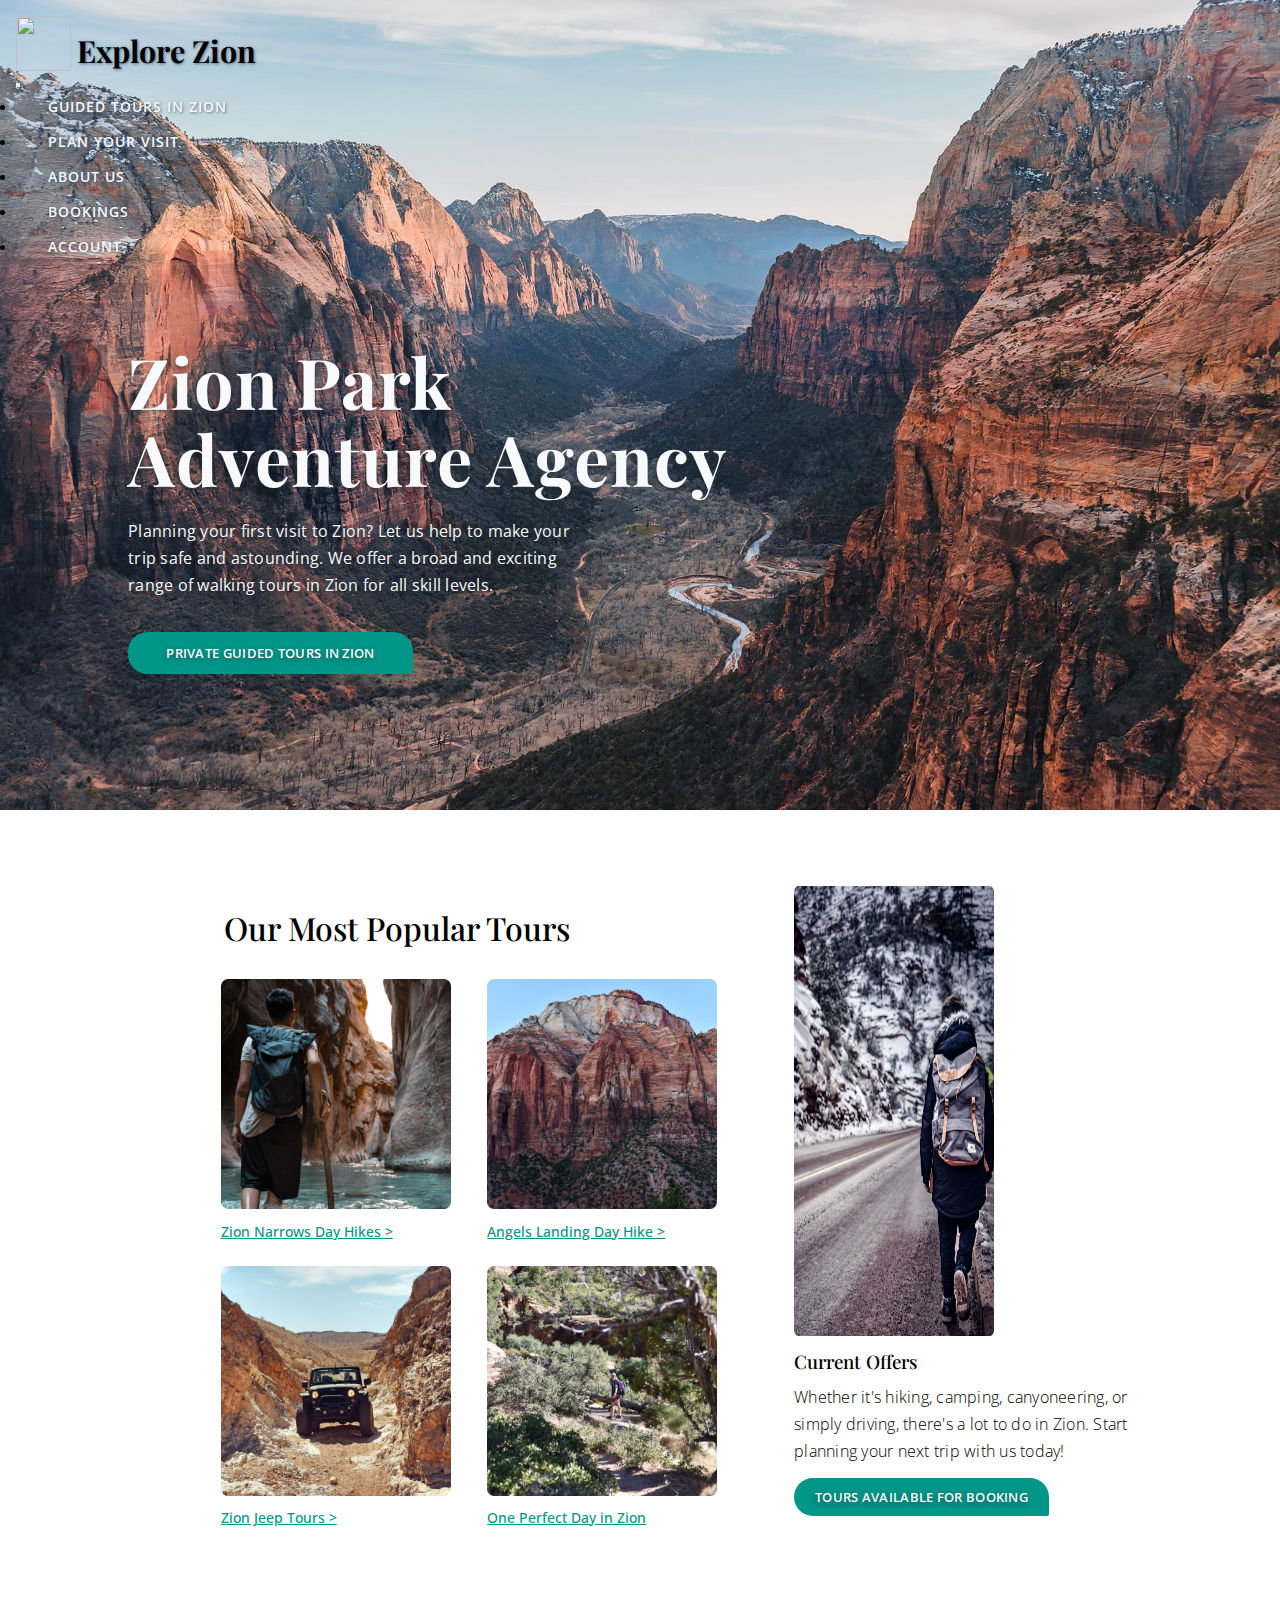
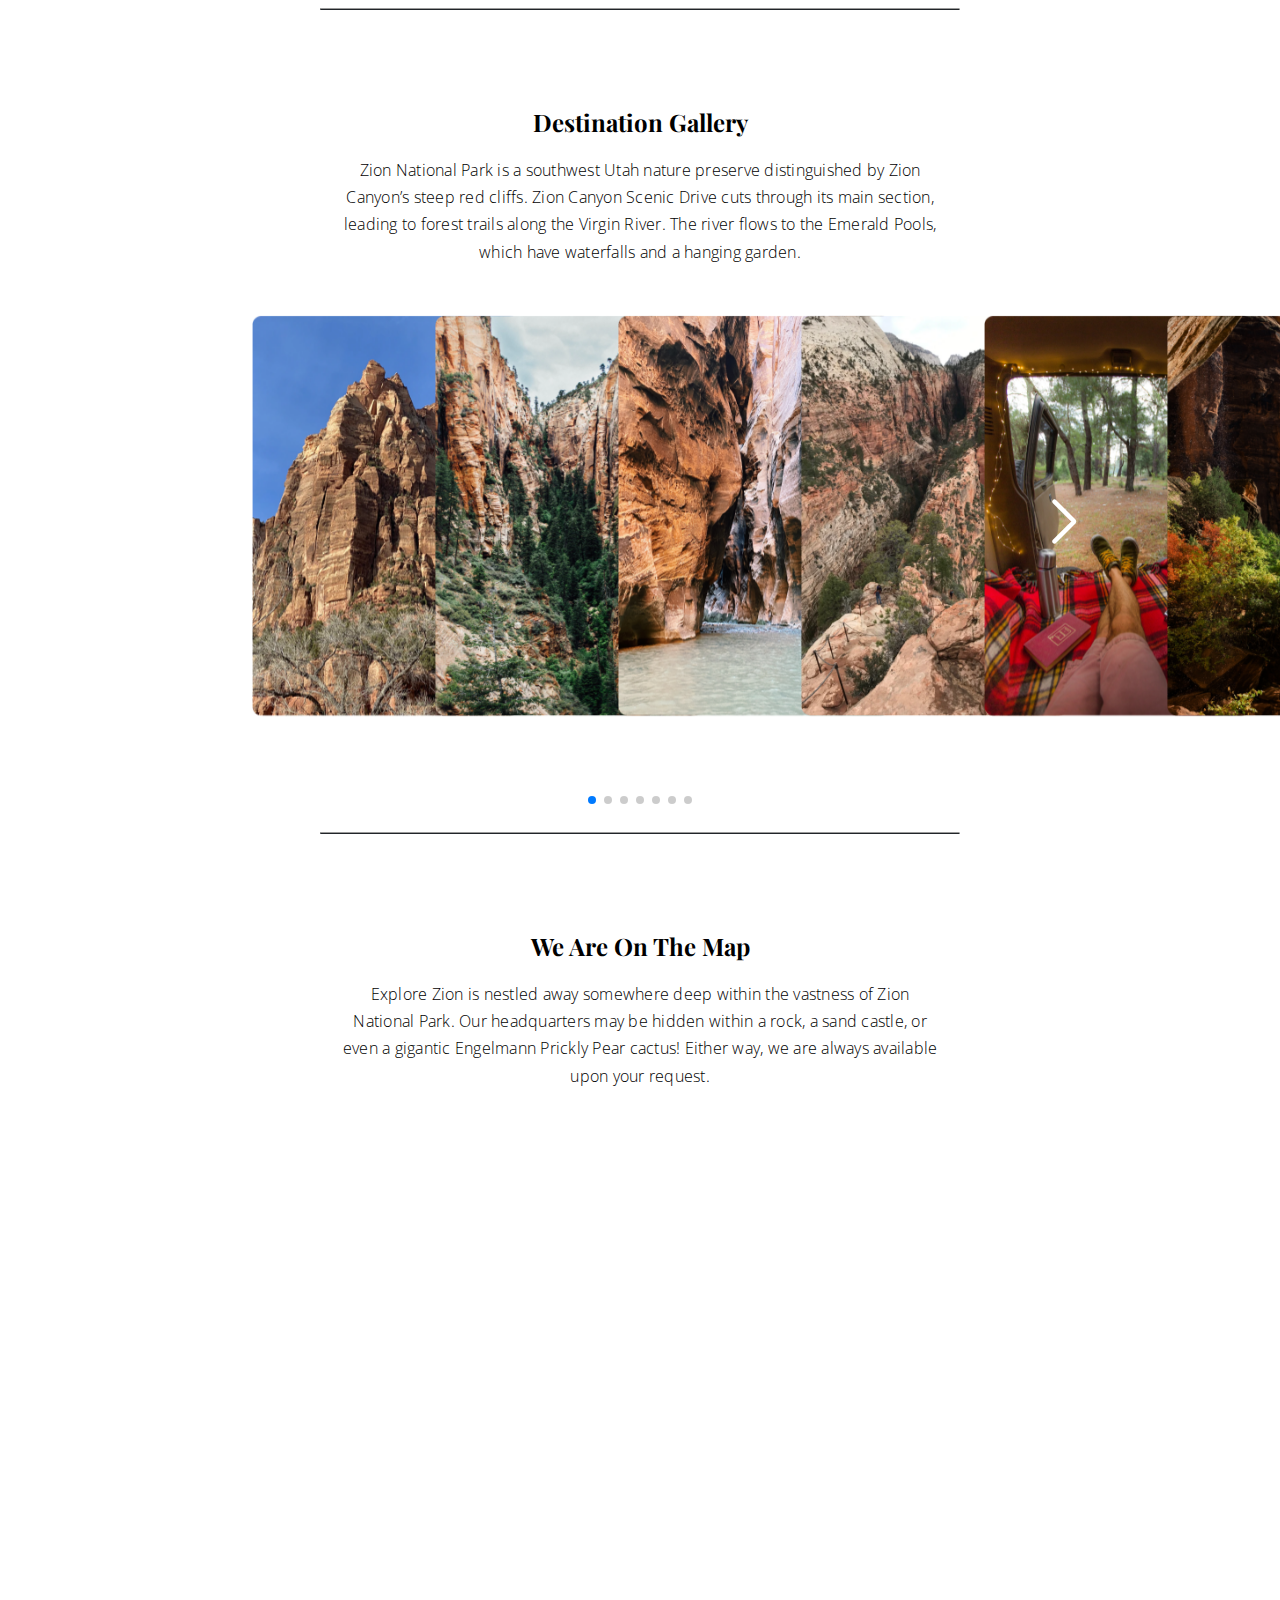
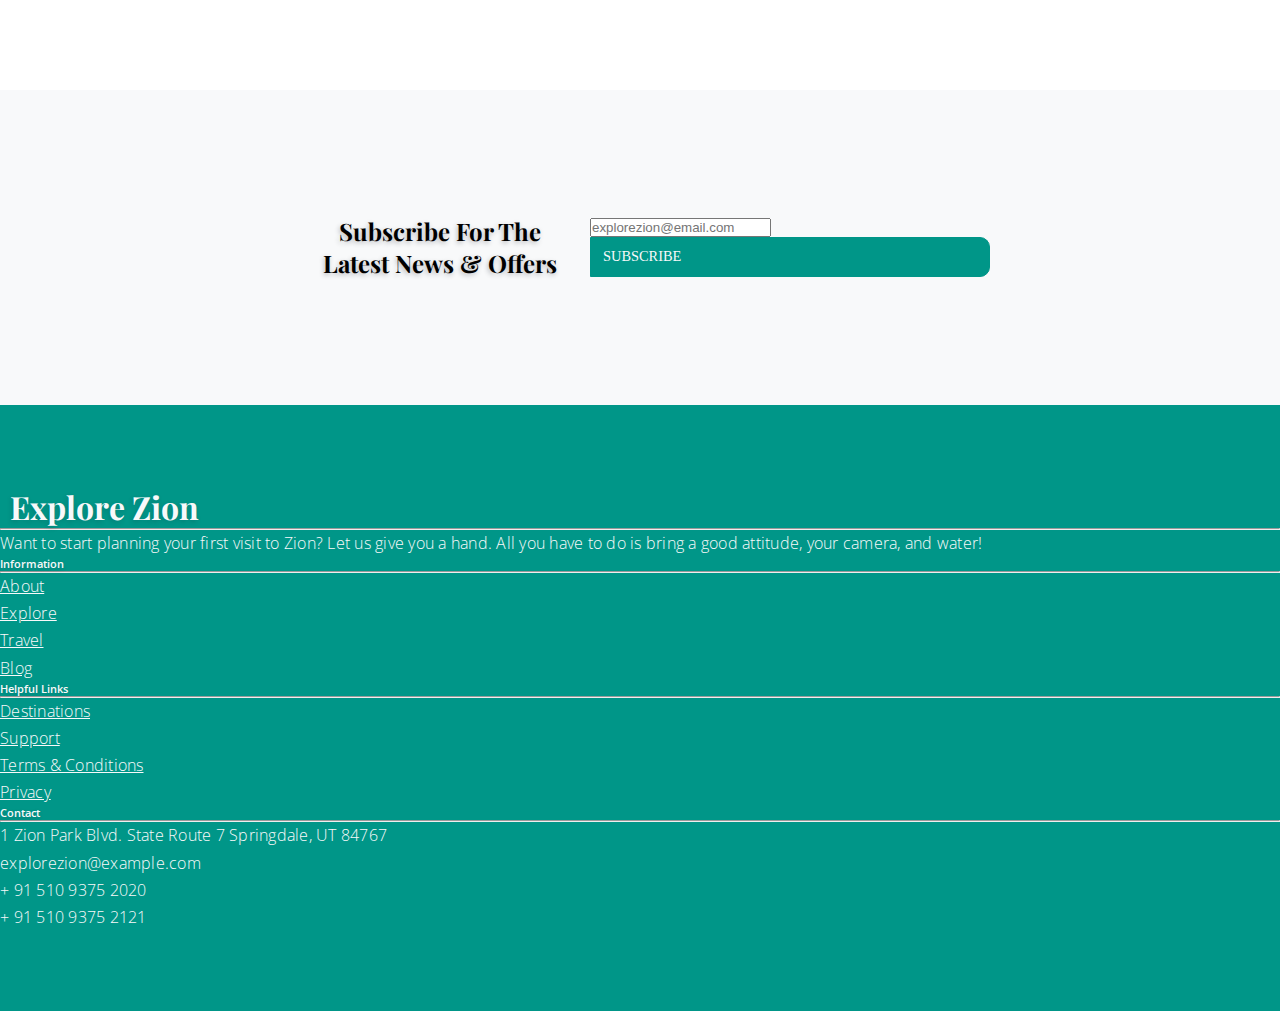
==== commit 8991fdf5: "Fixes for validation errors" ====
--- a/index.html
+++ b/index.html
@@ -6,7 +6,7 @@
     <meta name="viewport" content="width=device-width, initial-scale=1">
     <link rel="stylesheet" href="css/main-styles.css">
     <link rel="stylesheet" href="css/media-queries/mq-main.css">
-    <link href="fontawesome-free-5.15.1-web/css/all.min.css" rel="stylesheet"><!--load all styles -->
+    <!--load all styles -->
 
     <!-- Lightbox -->
     <link href="css/lightbox.css" rel="stylesheet">
@@ -28,18 +28,16 @@
 <body>
 <div class="container-fluid">
 
-    <!--------------------------
-      hero & navigation section
-    ---------------------------->
+    <!-- hero & navigation section -->
     <header class="hero">
         <!-- navigation bar w/ bootstrap -->
         <nav class="navbar navbar-expand-lg navbar-dark">
 
             <!--  show this only on mobile to medium screens  -->
-            <span class="navbar-brand">
+            <div class="navbar-brand">
                 <img src="img/icons/main-logo.svg" width="30" height="30" class="p-d-inline-block align-top" alt="">
                 <h2>Explore Zion</h2>
-            </span>
+            </div>
 
             <button class="navbar-toggler " type="button" data-toggle="collapse" data-target="#navbarToggle"
                     aria-controls="navbarToggle" aria-expanded="false" aria-label="Toggle navigation">
@@ -85,13 +83,11 @@
                 Planning your first visit to Zion? Let us help to make your trip safe and astounding. We offer a broad
                 and exciting range of walking tours in Zion for all skill levels.
             </p>
-            <a href="#" target="_blank" class="hero-button">Private Guided Tours In Zion</a>
+            <a href="guided-tours.html" class="hero-button">Private Guided Tours In Zion</a>
         </div>
     </header>
 
-    <!----------------------------------
-      main section - most popular tours
-    ------------------------------------>
+    <!-- main section - most popular tours -->
     <main class="main-content">
         <section class="popular-tour-container">
 
@@ -103,10 +99,10 @@
 
                 <div class="tour-images-box">
                     <div class="tour-image-1 tour-images">
-                        <a href="#">
-                            <img src="img/home/tour-img-1.png" alt="Canyons tour" width="200px" height="200px">
-                        </a>
-                        <a href="#">
+                        <a href="book-tour.html">
+                            <img src="img/home/tour-img-1.png" alt="Canyons tour" width="200" height="200">
+                        </a>
+                        <a href="book-tour.html">
                             <h6 class="tour-heading">
                                 Zion Narrows Day Hikes >
                             </h6>
@@ -114,10 +110,10 @@
                     </div>
 
                     <div class="tour-image-2 tour-images">
-                        <a href="#">
-                            <img src="img/home/tour-img-2.png" alt="Mountain tours" width="200px" height="200px">
-                        </a>
-                        <a href="#">
+                        <a href="book-tour.html">
+                            <img src="img/home/tour-img-2.png" alt="Mountain tours" width="200" height="200">
+                        </a>
+                        <a href="book-tour.html">
                             <h6 class="tour-heading">
                                 Angels Landing Day Hike >
                             </h6>
@@ -125,10 +121,10 @@
                     </div>
 
                     <div class="tour-image-3 tour-images">
-                        <a href="">
-                            <img src="img/home/tour-img-3.png" alt="Jeep tours" width="200px" height="200px">
-                        </a>
-                        <a href="#">
+                        <a href="book-tour.html">
+                            <img src="img/home/tour-img-3.png" alt="Jeep tours" width="200" height="200">
+                        </a>
+                        <a href="book-tour.html">
                             <h6 class="tour-heading">
                                 Zion Jeep Tours >
                             </h6>
@@ -136,10 +132,10 @@
                     </div>
 
                     <div class="tour-image-4 tour-images">
-                        <a href="">
-                            <img src="img/home/tour-img-4.png" alt="Hike tours" width="200px" height="200px">
-                        </a>
-                        <a href="#">
+                        <a href="book-tour.html">
+                            <img src="img/home/tour-img-4.png" alt="Hike tours" width="200" height="200">
+                        </a>
+                        <a href="book-tour.html">
                             <h6 class="tour-heading">
                                 One Perfect Day in Zion
                             </h6>
@@ -152,7 +148,9 @@
             <!-- right-side -->
             <div class="box-right">
                 <div class="current-offer-img">
-                    <img src="img/home/tour-img-5.png" alt="" width="" height="300px">
+                    <a href="guided-tours-open.html">
+                        <img src="img/home/tour-img-5.png" alt="Current Offers" width="200" height="300">
+                    </a>
                 </div>
 
                 <div class="box-right-content">
@@ -166,7 +164,7 @@
                     </div>
 
                     <div class="current-offer-button">
-                        <a href="#" target="_blank" class="offer-button">Tours available for booking</a>
+                        <a href="guided-tours-open.html" title="Tours available for booking" class="offer-button">Tours available for booking</a>
                     </div>
                 </div>
             </div>
@@ -176,16 +174,12 @@
     <!-- horizontal line -->
     <hr>
 
-    <!-----------------------------
-      destination gallery section
-    ------------------------------->
+    <!-- destination gallery section -->
     <section class="dest-gallery-container">
         <!-- dest-description -->
         <div class="dest-content">
             <h2>Destination Gallery</h2>
-            <p>Zion National Park is a southwest Utah nature preserve distinguished by Zion Canyon’s steep red cliffs.
-                Zion Canyon Scenic Drive cuts through its main section, leading to forest trails along the Virgin River.
-                The river flows to the Emerald Pools, which have waterfalls and a hanging garden. </p>
+            <p>Zion National Park is a southwest Utah nature preserve distinguished by Zion Canyon’s steep red cliffs. Zion Canyon Scenic Drive cuts through its main section, leading to forest trails along the Virgin River. The river flows to the Emerald Pools, which have waterfalls and a hanging garden. </p>
         </div>
 
         <!-- Slider main container -->
@@ -239,9 +233,7 @@
     <!-- horizontal line -->
     <hr>
 
-    <!----------------------------------
-      map of zion national park section
-    ------------------------------------>
+    <!--  map of zion national park section -->
     <section class="map-container">
         <div class="map-content">
             <h2>We Are On The Map</h2>
@@ -254,9 +246,7 @@
                 tabindex="0"></iframe>
     </section>
 
-    <!-----------------------
-      subscribe now - section
-    ------------------------->
+    <!-- subscribe now - section -->
     <section class="sub-container">
         <h2>Subscribe For The Latest News & Offers</h2>
         <div class="input-group mb-3">
@@ -268,9 +258,7 @@
         </div>
     </section>
 
-    <!-----------------------
-      footer - section
-    ------------------------->
+    <!-- footer - section -->
 
     <footer class="page-footer font-small unique-color-dark">
         <!-- Footer Links -->
@@ -383,7 +371,7 @@
 
 <!-- lightbox -->
 <script src="js/lightbox-plus-jquery.js"></script>
-
+<script src="https://kit.fontawesome.com/7f415d9138.js" crossorigin="anonymous"></script>
 <script src="js/scripts.js"></script>
 </body>
 </html>